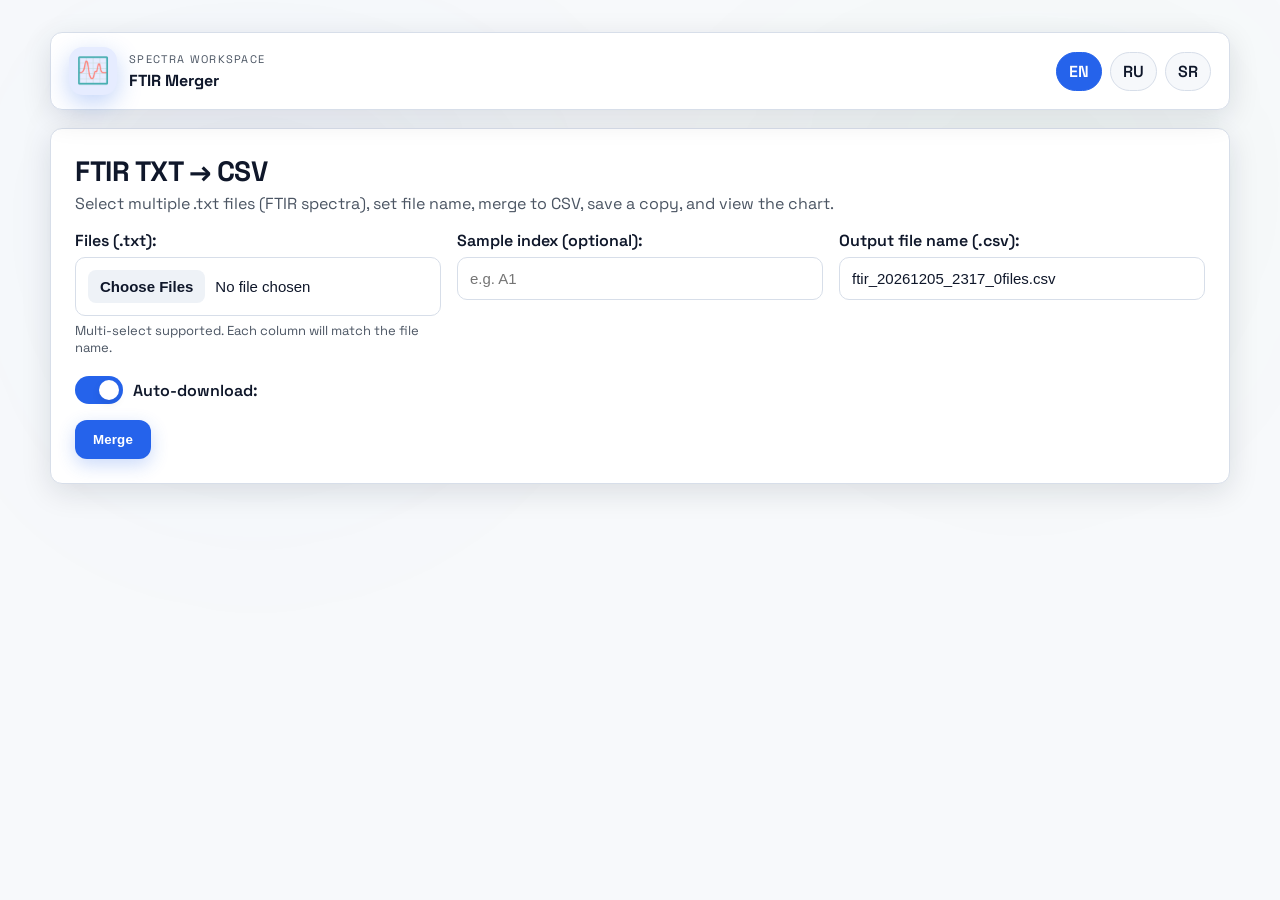
==== offline/index.html @ 8cb6e569 "Logo" ====
<!doctype html>
<html lang="en">
<head>
  <meta charset="UTF-8">
  <meta name="viewport" content="width=device-width, initial-scale=1.0">
  <title>FTIR Merger</title>
  <link rel="stylesheet" href="styles.css">
  <script src="./d3.min.js"></script>
</head>
<body>
  <div class="bg-accent"></div>
  <div class="app-shell">
    <header class="topbar surface">
      <div class="brand">
        <img src="logo.png" alt="FTIR Merger logo" class="brand-logo" />
        <div class="brand-copy">
          <p class="eyebrow">Spectra workspace</p>
          <strong>FTIR Merger</strong>
        </div>
      </div>
      <div class="lang-switch">
        <a href="#" class="lang-link" data-lang="en">EN</a>
        <a href="#" class="lang-link" data-lang="ru">RU</a>
        <a href="#" class="lang-link" data-lang="sr">SR</a>
      </div>
    </header>

    <div class="card surface">
      <div class="form-section">
        <div>
          <h1 data-i18n="title">FTIR TXT → CSV</h1>
          <p class="muted" data-i18n="description">Select multiple .txt files (FTIR spectra), set file name, merge to CSV, save a copy, and view the chart.</p>
        </div>
      </div>

      <div class="input-grid">
        <div class="field">
          <label for="files" data-i18n="filesLabel">Files (.txt):</label>
          <input id="files" type="file" accept=".txt" multiple>
          <p class="helper">Multi-select supported. Each column will match the file name.</p>
        </div>

        <div class="field">
          <label for="sampleIndex" data-i18n="sampleIndex">Sample index (optional):</label>
          <input id="sampleIndex" type="text" placeholder="e.g. A1">
        </div>

        <div class="field">
          <label for="fileName" data-i18n="fileName">Output file name (.csv):</label>
          <input id="fileName" type="text" value="merged.csv">
        </div>
      </div>

      <div class="toggles">
        <label class="toggle">
          <input id="autoDownload" type="checkbox" checked>
          <span class="slider"></span>
          <span class="toggle-label" data-i18n="autoDownload">Auto-download:</span>
        </label>
      </div>

      <div class="actions">
        <button id="mergeBtn" class="btn primary" data-i18n="mergeBtn">Merge</button>
        <div class="status-block">
          <div id="status"></div>
          <div id="downloadLink"></div>
        </div>
      </div>

      <div class="chart-row" id="chartRow" style="display:none;">
        <div>
          <div id="zoneHint" class="zone-hint"></div>
          <div id="chart"></div>
        </div>
        <div class="legend-wrap">
          <div id="chartLegend" class="legend"></div>
          <div id="chartControls" class="controls">
            <h3 data-i18n="chartSettings">Chart settings</h3>
            <div class="control-group">
              <label data-i18n="xRange">X range (reverse):</label>
              <div class="inline-inputs">
                <input id="xMax" type="number" value="4000" step="1" disabled>
                <span>→</span>
                <input id="xMin" type="number" value="500" step="1" disabled>
              </div>
            </div>
            <div class="control-group">
              <label data-i18n="yRange">Y range:</label>
              <div class="inline-inputs">
                <input id="yMin" type="number" step="0.1" placeholder="auto" disabled>
                <span>→</span>
                <input id="yMax" type="number" step="0.1" placeholder="auto" disabled>
              </div>
            </div>
            <div class="control-actions">
              <button id="refreshChart" type="button" class="btn tonal" disabled data-i18n="refresh">Refresh chart</button>
              <button id="saveCsv" type="button" class="btn success" disabled data-i18n="saveCsv">Save CSV</button>
            </div>
          </div>
        </div>
      </div>
    </div>
  </div>

  <script>
    const fileInput = document.getElementById('files');
    const mergeBtn = document.getElementById('mergeBtn');
    const statusEl = document.getElementById('status');
    const chartEl = document.getElementById('chart');
    const sampleInput = document.getElementById('sampleIndex');
    const fileNameInput = document.getElementById('fileName');
    const autoDownloadInput = document.getElementById('autoDownload');
    const downloadLinkEl = document.getElementById('downloadLink');
    const refreshBtn = document.getElementById('refreshChart');
    const xMinInput = document.getElementById('xMin');
    const xMaxInput = document.getElementById('xMax');
    const yMinInput = document.getElementById('yMin');
    const yMaxInput = document.getElementById('yMax');
    const saveCsvBtn = document.getElementById('saveCsv');
    const chartRow = document.getElementById('chartRow');
    const chartLegend = document.getElementById('chartLegend');
    const i18nTargets = document.querySelectorAll('[data-i18n]');
    const langLinks = document.querySelectorAll('.lang-link');

    const translations = {
      en: {
        title: 'FTIR TXT → CSV',
        description: 'Select multiple .txt files (FTIR spectra), set file name, merge to CSV, save a copy, and view the chart.',
        filesLabel: 'Files (.txt):',
        sampleIndex: 'Sample index (optional):',
        fileName: 'Output file name (.csv):',
        autoDownload: 'Auto-download:',
        mergeBtn: 'Merge',
        chartSettings: 'Chart settings',
        xRange: 'X range (reverse):',
        yRange: 'Y range:',
        offsetsLabel: 'Y offsets per curve:',
        refresh: 'Refresh chart',
        saveCsv: 'Save CSV',
        statusNoFiles: 'Add at least one file.',
        statusReading: 'Reading files...',
        statusSending: 'Merging...',
        statusDoneDownload: 'Done! CSV downloaded. Drawing chart...',
        statusDoneLink: 'Done! Download link ready. Drawing chart...',
        statusSaved: (p) => `Saved: ${p}`,
        statusSaveCanceled: 'Save canceled.',
        statusNoDataCols: 'No data columns found (only wavenumber?)',
        statusNoNumeric: 'No numeric data to plot.',
        language: 'Language:',
      },
      ru: {
        title: 'FTIR TXT → CSV',
        description: 'Выберите несколько .txt файлов (спектры ФТИР), задайте имя, объедините, сохраните копию и смотрите график.',
        filesLabel: 'Файлы (.txt):',
        sampleIndex: 'Индекс образца (опционально):',
        fileName: 'Имя итогового файла (.csv):',
        autoDownload: 'Автоскачивание:',
        mergeBtn: 'Объединить',
        chartSettings: 'Настройки диаграммы',
        xRange: 'Диапазон X (реверс):',
        yRange: 'Диапазон Y:',
        offsetsLabel: 'Смещения по Y для кривых:',
        refresh: 'Обновить график',
        saveCsv: 'Сохранить CSV',
        statusNoFiles: 'Добавьте хотя бы один файл.',
        statusReading: 'Чтение файлов...',
        statusSending: 'Объединение...',
        statusDoneDownload: 'Готово! CSV скачан. Рисую график...',
        statusDoneLink: 'Готово! Ссылка готова. Рисую график...',
        statusSaved: (p) => `Сохранено: ${p}`,
        statusSaveCanceled: 'Сохранение отменено.',
        statusNoDataCols: 'Не удалось найти столбцы данных (только wavenumber?)',
        statusNoNumeric: 'Нет числовых данных для построения графика.',
        language: 'Язык:',
        yAuto: 'auto',
      },
      sr: {
        title: 'FTIR TXT → CSV',
        description: 'Izaberite više .txt fajlova (FTIR spektri), unesite ime, spojite u CSV, sačuvajte kopiju i pogledajte graf.',
        filesLabel: 'Fajlovi (.txt):',
        sampleIndex: 'Indeks uzorka (opciono):',
        fileName: 'Naziv izlaznog fajla (.csv):',
        autoDownload: 'Auto preuzimanje:',
        mergeBtn: 'Spoji',
        chartSettings: 'Podešavanja grafa',
        xRange: 'Opseg X (obrnuto):',
        yRange: 'Opseg Y:',
        offsetsLabel: 'Pomeraj po Y za krive:',
        refresh: 'Osveži graf',
        saveCsv: 'Sačuvaj CSV',
        statusNoFiles: 'Dodajte bar jedan fajl.',
        statusReading: 'Čitanje fajlova...',
        statusSending: 'Spajanje...',
        statusDoneDownload: 'Gotovo! CSV preuzet. Crtam graf...',
        statusDoneLink: 'Gotovo! Link spreman. Crtam graf...',
        statusSaved: (p) => `Sačuvano: ${p}`,
        statusSaveCanceled: 'Čuvanje otkazano.',
        statusNoDataCols: 'Nema kolona sa podacima (samo wavenumber?)',
        statusNoNumeric: 'Nema numeričkih podataka za graf.',
        language: 'Jezik:',
        yAuto: 'auto',
      },
    };

    const browserLang = ((navigator.language || 'en').slice(0, 2) || 'en').toLowerCase();
    let currentLang = ['ru', 'sr'].includes(browserLang) ? browserLang : 'en';

    function t(key, arg) {
      const dict = translations[currentLang] || translations.en;
      const val = dict[key];
      return typeof val === 'function' ? val(arg) : (val || translations.en[key] || key);
    }

    function applyTranslations() {
      i18nTargets.forEach((el) => {
        const key = el.getAttribute('data-i18n');
        if (key) el.textContent = t(key);
      });
      sampleInput.placeholder = currentLang === 'ru' ? 'например, A1' : currentLang === 'sr' ? 'npr. A1' : 'e.g. A1';
      yMinInput.placeholder = t('yAuto') || 'auto';
      yMaxInput.placeholder = t('yAuto') || 'auto';
      langLinks.forEach((link) => {
        link.classList.toggle('active', link.dataset.lang === currentLang);
      });
      document.documentElement.lang = currentLang;
    }

    function setLanguage(lang) {
      currentLang = ['en', 'ru', 'sr'].includes(lang) ? lang : 'en';
      applyTranslations();
    }

    langLinks.forEach((link) => {
      link.addEventListener('click', (e) => {
        e.preventDefault();
        setLanguage(link.dataset.lang);
      });
    });
    applyTranslations();

    let lastData = null; // [{file, x, y}]
    let offsets = new Map(); // file -> offset
    let lastCsvText = '';
    let visibleSeries = new Map(); // file -> boolean
    let markerActive = false;
    let markerX = null;
    let markerUpdater = null;
    let markerStep = 1;

    function setStatus(msg, isError = false) {
      statusEl.textContent = msg;
      statusEl.style.color = isError ? '#b91c1c' : '#0f172a';
    }

    function readFileText(file) {
      return new Promise((resolve, reject) => {
        const reader = new FileReader();
        reader.onload = () => resolve(reader.result);
        reader.onerror = () => reject(reader.error);
        reader.readAsText(file);
      });
    }

    function generateName() {
      const files = Array.from(fileInput.files || []);
      const count = files.length;
      const now = new Date();
      const pad = (n) => String(n).padStart(2, '0');
      const date = `${now.getFullYear()}${pad(now.getMonth() + 1)}${pad(now.getDate())}_${pad(now.getHours())}${pad(now.getMinutes())}`;
      const sample = (sampleInput.value || '').trim();
      const base = `ftir_${date}_${count || 0}files${sample ? `_${sample}` : ''}`;
      const withExt = base.toLowerCase().endsWith('.csv') ? base : `${base}.csv`;
      fileNameInput.value = withExt;
    }

    fileInput.addEventListener('change', generateName);
    sampleInput.addEventListener('input', generateName);
    generateName();

    function renderChartFromData(data) {
      if (!window.d3) return;
      const filtered = data.filter((d) => typeof d.x === 'number' && typeof d.y === 'number' && d.x <= 4000 && d.x >= 500);
      if (!filtered.length) {
        chartEl.innerHTML = '<p>No data in 4000–500.</p>';
        chartLegend.innerHTML = '';
        return;
      }

      const allSeries = Array.from(new Set(filtered.map((d) => d.file)));

      // apply visibility
      const filteredVisible = filtered.filter((d) => visibleSeries.get(d.file) !== false);
      const byFile = d3.group(filteredVisible, (d) => d.file);
      const yDomainAuto = d3.extent(filtered, (d) => d.y);
      const xMaxVal = Number(xMaxInput.value) || 4000;
      const xMinVal = Number(xMinInput.value) || 500;
      const yMinVal = yMinInput.value === '' ? yDomainAuto[0] : Number(yMinInput.value);
      const yMaxVal = yMaxInput.value === '' ? yDomainAuto[1] : Number(yMaxInput.value);
      const margin = { top: 20, right: 20, bottom: 40, left: 60 };
      const width = chartEl.clientWidth || 800;
      const height = 420;
      const innerW = width - margin.left - margin.right;
      const innerH = height - margin.top - margin.bottom;

      const x = d3.scaleLinear().domain([xMaxVal, xMinVal]).range([0, innerW]);
      const y = d3.scaleLinear().domain([yMinVal, yMaxVal]).nice().range([innerH, 0]);
      const domainSpan = Math.abs(xMaxVal - xMinVal) || 1;
      const arrowStep = domainSpan / 200;
      markerStep = arrowStep;
      const clampX = (val) => Math.min(Math.max(val, Math.min(xMaxVal, xMinVal)), Math.max(xMaxVal, xMinVal));

      const line = d3.line()
        .x((d) => x(d.x))
        .y((d) => y(d.y))
        .defined((d) => Number.isFinite(d.x) && Number.isFinite(d.y))
        .curve(d3.curveLinear);

      const svg = d3.create('svg').attr('viewBox', `0 0 ${width} ${height}`);
      const g = svg.append('g').attr('transform', `translate(${margin.left},${margin.top})`);

      const zones = [
        { label: 'X–H heteroatoms', start: 4000, end: 2500, color: '#fb923c' },
        { label: 'C–H', start: 3100, end: 2800, color: '#fde047', text: '#111827' },
        { label: 'C≡C / C≡N', start: 2300, end: 2100, color: '#86efac', text: '#065f46' },
        { label: 'C=O', start: 1850, end: 1650, color: '#fb923c' },
        { label: 'C=C', start: 1650, end: 1500, color: '#86efac', text: '#065f46' },
        { label: 'halogenated', start: 1400, end: 1000, color: '#86efac', text: '#065f46' },
        { label: 'ethers', start: 1300, end: 1100, color: '#38bdf8', text: '#0b213b' },
        { label: 'organometallic', start: 1100, end: 700, color: '#fde047', text: '#111827' },
      ];

      const zoneHintEl = document.getElementById('zoneHint');
      const zoneLayer = g.append('g').attr('class', 'zones');
      const zoneRects = [];
      zones.forEach((zone) => {
        const x1 = x(zone.start);
        const x2 = x(zone.end);
        const left = Math.min(x1, x2);
        const width = Math.abs(x2 - x1);
        if (width <= 0) return;
        const zoneGroup = zoneLayer.append('g');
        const rect = zoneGroup.append('rect')
          .attr('x', left)
          .attr('y', 0)
          .attr('width', width)
          .attr('height', innerH)
          .attr('fill', 'transparent')
          .attr('stroke', 'none')
          .attr('rx', 4)
          .attr('ry', 4)
          .style('pointer-events', 'none');
        zoneRects.push({ rect, zone });
      });

      g.append('g')
        .attr('transform', `translate(0,${innerH})`)
        .call(d3.axisBottom(x));
      g.append('g')
        .call(d3.axisLeft(y));

      const color = d3.scaleOrdinal(d3.schemeTableau10).domain(allSeries);
      const allPoints = [];

      const seriesData = new Map();
      for (const [file, rows] of byFile) {
        const offset = offsets.get(file) || 0;
        const sorted = rows.slice().sort((a, b) => b.x - a.x).map((d) => ({ ...d, y: d.y + offset, file }));
        g.append('path')
          .datum(sorted)
          .attr('fill', 'none')
          .attr('stroke', color(file))
          .attr('stroke-width', 1.5)
          .attr('d', line);
        allPoints.push(...sorted);
        seriesData.set(file, sorted);
      }

      // HTML legend with offsets
      chartLegend.innerHTML = '';
      for (const file of allSeries) {
        const item = document.createElement('div');
        item.className = 'legend-item';
        if (visibleSeries.get(file) === false) item.classList.add('inactive');
        const swatch = document.createElement('div');
        swatch.className = 'legend-swatch';
        swatch.style.background = color(file);
        const label = document.createElement('span');
        label.textContent = file;
        const offsetInput = document.createElement('input');
        offsetInput.type = 'number';
        offsetInput.step = '0.1';
        offsetInput.value = offsets.get(file) || 0;
        offsetInput.className = 'legend-offset';
        offsetInput.addEventListener('click', (e) => e.stopPropagation());
        offsetInput.addEventListener('input', () => {
          offsets.set(file, Number(offsetInput.value) || 0);
          renderChartFromData(lastData);
        });
        item.appendChild(swatch);
        item.appendChild(label);
        item.appendChild(offsetInput);
        item.addEventListener('click', () => {
          const current = visibleSeries.get(file);
          visibleSeries.set(file, current === false ? true : false);
          renderChartFromData(lastData);
        });
        chartLegend.appendChild(item);
      }

      const marker = g.append('g').style('display', 'none');
      const markerLine = marker.append('line')
        .attr('y1', 0)
        .attr('y2', innerH)
        .attr('stroke', '#1f2937')
        .attr('stroke-width', 1.4)
        .attr('stroke-dasharray', '4,4');
      const markerDots = marker.append('g');
      const markerText = marker.append('text')
        .attr('font-size', 12)
        .attr('y', -6)
        .attr('text-anchor', 'middle')
        .attr('fill', '#1f2937')
        .attr('font-weight', '600')
        .style('user-select', 'none');

      const applyMarker = (xVal) => {
        const clamped = clampX(xVal);
        markerActive = true;
        markerX = clamped;
        marker.style('display', 'block');
        markerLine
          .attr('x1', x(clamped))
          .attr('x2', x(clamped));
        markerDots.selectAll('circle').remove();
        seriesData.forEach((rows, file) => {
          let nearest = null;
          let bestDx = Infinity;
          for (const point of rows) {
            const dx = Math.abs(point.x - clamped);
            if (dx < bestDx) {
              bestDx = dx;
              nearest = point;
            }
          }
          if (!nearest) return;
          markerDots.append('circle')
            .attr('cx', x(nearest.x))
            .attr('cy', y(nearest.y))
            .attr('r', 4)
            .attr('fill', color(file))
            .attr('stroke', '#fff')
            .attr('stroke-width', 1.2);
        });
        markerText
          .attr('x', x(clamped))
          .text(`x = ${clamped.toFixed(2)}`);
        svg.style('cursor', 'col-resize');
        setStatus(`x=${clamped.toFixed(2)}`);
      };

      const clearZoneHighlight = () => {
        zoneRects.forEach(({ rect }) => rect.attr('fill', 'transparent'));
        if (zoneHintEl) zoneHintEl.textContent = '\u00A0';
      };

      const updateZoneHighlight = (xVal) => {
        let active = null;
        const val = Number(xVal);
        zoneRects.forEach(({ rect, zone }) => {
          const min = Math.min(zone.start, zone.end);
          const max = Math.max(zone.start, zone.end);
          const inZone = val <= max && val >= min;
          rect.attr('fill', inZone ? d3.color(zone.color).copy({ opacity: 0.18 }) : 'transparent');
          if (inZone) active = zone;
        });
        if (zoneHintEl) zoneHintEl.textContent = active ? `${active.label} (${active.end}–${active.start} cm⁻¹)` : '\u00A0';
      };

      let isDragging = false;
      svg.style('cursor', markerActive ? 'col-resize' : 'crosshair');

      const handlePointer = (event) => {
        const [px, py] = d3.pointer(event, g.node());
        if (px < 0 || px > innerW || py < 0 || py > innerH) return;
        const xVal = x.invert(px);
        applyMarker(xVal);
        updateZoneHighlight(xVal);
      };

      const handleHover = (event) => {
        const [px, py] = d3.pointer(event, g.node());
        if (px < 0 || px > innerW || py < 0 || py > innerH) {
          clearZoneHighlight();
          return;
        }
        const xVal = x.invert(px);
        updateZoneHighlight(xVal);
      };

      svg.on('pointerdown', (event) => {
        handlePointer(event);
        isDragging = true;
      });
      svg.on('pointermove', (event) => {
        if (isDragging) {
          handlePointer(event);
        } else {
          handleHover(event);
        }
      });
      svg.on('pointerup pointerleave pointercancel', () => {
        isDragging = false;
        svg.style('cursor', markerActive ? 'col-resize' : 'crosshair');
        clearZoneHighlight();
      });

      svg.on('click', (event) => {
        handlePointer(event);
      });

      markerUpdater = (direction) => {
        if (!markerActive || markerX === null) return;
        const delta = typeof direction === 'number' ? direction : 0;
        applyMarker(markerX + delta);
      };

      if (markerActive && markerX !== null) {
        applyMarker(markerX);
      }
      clearZoneHighlight();

      chartEl.innerHTML = '';
      chartEl.appendChild(svg.node());
    }

    function setControlsEnabled(enabled) {
      refreshBtn.disabled = !enabled;
      saveCsvBtn.disabled = !enabled;
      xMinInput.disabled = !enabled;
      xMaxInput.disabled = !enabled;
      yMinInput.disabled = !enabled;
      yMaxInput.disabled = !enabled;
      chartRow.style.display = enabled ? 'grid' : 'none';
      document.getElementById('chartControls').classList.toggle('active', enabled);
      if (enabled) {
        xMaxInput.value = '4000';
        xMinInput.value = '500';
        yMinInput.value = '';
        yMaxInput.value = '';
        yMinInput.placeholder = t('yAuto') || 'auto';
        yMaxInput.placeholder = t('yAuto') || 'auto';
        visibleSeries = new Map();
      }
    }

    refreshBtn.addEventListener('click', () => {
      if (lastData) {
        renderChartFromData(lastData);
      }
    });
    xMinInput.addEventListener('input', () => lastData && renderChartFromData(lastData));
    xMaxInput.addEventListener('input', () => lastData && renderChartFromData(lastData));
    yMinInput.addEventListener('input', () => lastData && renderChartFromData(lastData));
    yMaxInput.addEventListener('input', () => lastData && renderChartFromData(lastData));

    saveCsvBtn.addEventListener('click', async () => {
      if (!lastCsvText) return;
      const defaultName = fileNameInput.value.trim() || 'merged.csv';
      const blob = new Blob([lastCsvText], { type: 'text/csv' });
      const url = URL.createObjectURL(blob);
      const a = document.createElement('a');
      a.href = url;
      a.download = defaultName.toLowerCase().endsWith('.csv') ? defaultName : `${defaultName}.csv`;
      document.body.appendChild(a);
      a.click();
      a.remove();
      URL.revokeObjectURL(url);
      setStatus(t('statusSaved')(defaultName));
    });

    mergeBtn.addEventListener('click', async () => {
      const files = Array.from(fileInput.files || []);
      if (!files.length) {
        setStatus(t('statusNoFiles'), true);
        return;
      }
      mergeBtn.disabled = true;
      setStatus(t('statusReading'));
      try {
        const payloadFiles = [];
        for (const f of files) {
          const content = await readFileText(f);
          payloadFiles.push({ name: f.name, content });
        }
        const downloadName = fileNameInput.value.trim() || 'merged.csv';

        // Local merge to wavenumber + per-file columns
        const parseInfraredText = (text) => {
          const rows = [];
          const lines = text.split(/\r?\n/);
          for (const raw of lines) {
            const line = raw.trim();
            if (!line) continue;
            const parts = line.split(/\s+/);
            if (parts.length >= 2 && !Number.isNaN(Number(parts[0])) && !Number.isNaN(Number(parts[1]))) {
              rows.push([Number(parts[0]), Number(parts[1])]);
            }
          }
          return rows;
        };

        const columns = payloadFiles.map((f) => f.name.replace(/[^a-zA-Z0-9_\-]+/g, '_') || 'col');
        const table = new Map();
        let totalRows = 0;
        payloadFiles.forEach((file, idx) => {
          const col = columns[idx];
          const rows = parseInfraredText(file.content);
          totalRows += rows.length;
          for (const [x, y] of rows) {
            const key = String(x);
            if (!table.has(key)) table.set(key, { x: Number(x), vals: new Map() });
            table.get(key).vals.set(col, y);
          }
        });

        const header = ['wavenumber', ...columns];
        const sorted = Array.from(table.values()).sort((a, b) => b.x - a.x);
        const lines = [header.join(',')];
        for (const row of sorted) {
          lines.push([
            row.x,
            ...columns.map((c) => (row.vals.has(c) ? row.vals.get(c) : '')),
          ].join(','));
        }

        const csvText = lines.join('\n');
        lastCsvText = csvText;
        setStatus(`${t('statusSending')} ${payloadFiles.length} files, ${totalRows} points...`);

        const parsed = d3.csvParse(csvText, d3.autoType);
        const cols = parsed.columns.map((c) => c.trim()).filter((c) => c && c !== 'wavenumber');
        if (!cols.length) {
          setStatus(t('statusNoDataCols'), true);
          return;
        }
        const series = [];
        for (const col of cols) {
          for (const row of parsed) {
            if (typeof row[col] === 'number' && typeof row.wavenumber === 'number') {
              series.push({ file: col, x: row.wavenumber, y: row[col] });
            }
          }
        }
        if (!series.length) {
          setStatus(t('statusNoNumeric'), true);
          return;
        }
        lastData = series;
        offsets = new Map();
        cols.forEach((col) => offsets.set(col, 0));
        if (!visibleSeries.size) {
          cols.forEach((col) => visibleSeries.set(col, true));
        }
        const finalName = downloadName.toLowerCase().endsWith('.csv') ? downloadName : `${downloadName}.csv`;
        if (autoDownloadInput.checked) {
          const blob = new Blob([csvText], { type: 'text/csv' });
          const url = URL.createObjectURL(blob);
          const a = document.createElement('a');
          a.href = url;
          a.download = finalName;
          document.body.appendChild(a);
          a.click();
          a.remove();
          URL.revokeObjectURL(url);
          setStatus(t('statusDoneDownload'));
        } else {
          downloadLinkEl.innerHTML = '';
          const a = document.createElement('a');
          a.href = '#';
          a.textContent = `${finalName}`;
          a.addEventListener('click', (e) => {
            e.preventDefault();
            const blob = new Blob([csvText], { type: 'text/csv' });
            const url = URL.createObjectURL(blob);
            const link = document.createElement('a');
            link.href = url;
            link.download = finalName;
            document.body.appendChild(link);
            link.click();
            link.remove();
            URL.revokeObjectURL(url);
          });
          downloadLinkEl.appendChild(a);
          setStatus(t('statusDoneLink'));
        }

        setControlsEnabled(true);
        renderChartFromData(lastData);
      } catch (err) {
        console.error(err);
        setStatus(err.message, true);
      } finally {
        mergeBtn.disabled = false;
      }
    });

    document.addEventListener('keydown', (event) => {
      if (!markerUpdater || !markerActive) return;
      const key = event.key;
      if (key === 'ArrowLeft' || key === 'ArrowRight') {
        event.preventDefault();
        const step = event.shiftKey ? markerStep * 5 : markerStep;
        const direction = key === 'ArrowLeft' ? -step : step;
        markerUpdater(direction);
      }
    });
  </script>
</body>
</html>
---- offline/styles.css ----
@import url('https://fonts.googleapis.com/css2?family=Space+Grotesk:wght@400;500;600;700&display=swap');

:root {
  --bg: #f7f9fb;
  --surface: #ffffff;
  --surface-2: #eef2f7;
  --outline: #d7dee9;
  --primary: #2563eb;
  --primary-strong: #1d4ed8;
  --success: #16a34a;
  --text: #0f172a;
  --muted: #4b5563;
  --radius: 12px;
  --shadow: 0 8px 30px rgba(15, 23, 42, 0.12);
}

* { box-sizing: border-box; }
body {
  margin: 0;
  padding: 32px 20px 48px;
  font-family: 'Space Grotesk', 'Segoe UI', system-ui, -apple-system, sans-serif;
  background: var(--bg);
  color: var(--text);
}

h1 { margin: 0 0 4px; font-size: 28px; letter-spacing: -0.5px; }
h3 { margin: 0 0 12px; }
p { margin: 0; }

.bg-accent {
  position: fixed;
  inset: 0;
  pointer-events: none;
  background: radial-gradient(circle at 20% 25%, rgba(37,99,235,0.08), transparent 32%), radial-gradient(circle at 80% 20%, rgba(22,163,74,0.06), transparent 30%);
  filter: blur(80px);
  opacity: 0.55;
  z-index: 0;
}

.app-shell {
  position: relative;
  z-index: 1;
  max-width: 1180px;
  margin: 0 auto;
  display: flex;
  flex-direction: column;
  gap: 18px;
}

.surface {
  background: var(--surface);
  border: 1px solid var(--outline);
  border-radius: var(--radius);
  box-shadow: var(--shadow);
}

.topbar {
  display: flex;
  align-items: center;
  justify-content: space-between;
  padding: 14px 18px;
  position: sticky;
  top: 12px;
  border: 1px solid var(--outline);
}

.brand {
  display: inline-flex;
  align-items: center;
  gap: 12px;
}

.brand-logo {
  width: 48px;
  height: 48px;
  border-radius: 14px;
  box-shadow: 0 8px 24px rgba(37,99,235,0.28);
  background: #e6ecff;
}

.brand-copy .eyebrow {
  text-transform: uppercase;
  letter-spacing: 0.12em;
  font-size: 11px;
  color: var(--muted);
  margin-bottom: 4px;
}

.card {
  padding: 24px;
  display: flex;
  flex-direction: column;
  gap: 16px;
}

.form-section { display: flex; justify-content: space-between; gap: 12px; flex-wrap: wrap; }
.muted { color: var(--muted); max-width: 760px; }
.helper { color: var(--muted); font-size: 13px; margin-top: 6px; }

.lang-switch { display: inline-flex; align-items: center; gap: 8px; }
.lang-link {
  padding: 8px 12px;
  border-radius: 999px;
  text-decoration: none;
  color: var(--text);
  border: 1px solid var(--outline);
  background: #f6f8fb;
  font-weight: 600;
  transition: all 0.15s ease;
}
.lang-link:hover { border-color: var(--primary); box-shadow: none; }
.lang-link.active { background: var(--primary); color: #fff; border-color: var(--primary); }

.input-grid {
  display: grid;
  grid-template-columns: repeat(auto-fit, minmax(260px, 1fr));
  gap: 16px;
}

.field label {
  display: block;
  margin-bottom: 6px;
  font-weight: 600;
  color: var(--text);
}

.field input[type="text"],
.field input[type="number"],
.field input[type="file"] {
  width: 100%;
  border: 1px solid var(--outline);
  border-radius: 10px;
  padding: 12px 12px;
  background: #fff;
  color: var(--text);
  font-size: 15px;
  transition: border-color 0.2s ease, box-shadow 0.2s ease, background 0.2s ease;
}

input[type="file"]::-webkit-file-upload-button {
  background: #eef2f7;
  border: none;
  color: var(--text);
  padding: 8px 12px;
  border-radius: 8px;
  margin-right: 10px;
  font-weight: 700;
  cursor: pointer;
}

.field input:focus {
  border-color: var(--primary);
  outline: none;
  background: #f4f7ff;
  box-shadow: 0 0 0 3px rgba(37,99,235,0.16);
}

.toggles { display: flex; gap: 12px; align-items: center; margin-top: 4px; flex-wrap: wrap; }
.toggle { display: inline-flex; align-items: center; gap: 10px; cursor: pointer; user-select: none; color: var(--text); font-weight: 600; }
.toggle input { display: none; }
.slider {
  position: relative;
  width: 48px;
  height: 28px;
  border-radius: 14px;
  background: var(--outline);
  transition: background 0.2s ease;
}
.slider::after {
  content: '';
  position: absolute;
  top: 4px; left: 4px;
  width: 20px; height: 20px;
  border-radius: 50%;
  background: #fff;
  box-shadow: 0 4px 8px rgba(0,0,0,0.08);
  transition: transform 0.2s ease;
}
.toggle input:checked + .slider { background: var(--primary); }
.toggle input:checked + .slider::after { transform: translateX(20px); }
.toggle-label { color: var(--text); font-weight: 600; }

.actions {
  display: flex;
  align-items: center;
  gap: 16px;
  flex-wrap: wrap;
  justify-content: space-between;
}

.btn {
  border: none;
  border-radius: 12px;
  padding: 12px 18px;
  font-weight: 700;
  letter-spacing: 0.01em;
  cursor: pointer;
  transition: transform 0.08s ease, box-shadow 0.2s ease, filter 0.2s ease;
  color: #fff;
  background: var(--primary);
  box-shadow: 0 6px 18px rgba(37,99,235,0.24);
}
.btn:hover { transform: translateY(-1px); filter: brightness(1.02); }
.btn:active { transform: translateY(0); }
.btn:disabled { opacity: 0.6; cursor: not-allowed; box-shadow: none; }
.btn.tonal { background: #e7edff; color: var(--primary-strong); box-shadow: none; border: 1px solid #d7def5; }
.btn.success { background: var(--success); box-shadow: 0 6px 18px rgba(22,163,74,0.26); color: #f8fff8; }
.btn.primary { background: var(--primary); }

.status-block { display: flex; flex-direction: column; gap: 4px; min-height: 30px; color: var(--muted); font-weight: 500; }
#status { min-height: 20px; font-size: 14px; }
#downloadLink a { color: var(--primary); font-weight: 700; text-decoration: none; }
#downloadLink a:hover { text-decoration: underline; }

.chart-row {
  display: grid;
  grid-template-columns: 1.6fr 1fr;
  gap: 14px;
  align-items: start;
  margin-top: 8px;
}

#chart {
  padding: 12px;
  background: #fff;
  border: 1px solid var(--outline);
  border-radius: var(--radius);
}

#zoneHint {
  min-height: 32px;
  padding: 8px 10px;
  border-radius: 10px;
  background: #eef2f7;
  border: 1px solid var(--outline);
  color: var(--text);
  font-weight: 600;
  font-size: 14px;
  margin-bottom: 8px;
  display: flex;
  align-items: center;
}

svg {
  width: 100%;
  height: 420px;
  background: #f8fafc;
  border-radius: 12px;
}

.legend-wrap {
  display: flex;
  flex-direction: column;
  gap: 12px;
}

.legend {
  display: flex;
  flex-wrap: wrap;
  gap: 8px;
}

.legend-item {
  display: flex;
  align-items: center;
  gap: 8px;
  padding: 8px 10px;
  border: 1px solid var(--outline);
  border-radius: 10px;
  cursor: pointer;
  background: #fff;
  transition: transform 0.1s ease, border-color 0.2s ease, background 0.2s ease;
}
.legend-item:hover { transform: translateY(-1px); border-color: var(--primary); }
.legend-item.inactive { opacity: 0.55; background: #f2f4f7; }
.legend-swatch { width: 14px; height: 14px; border-radius: 4px; }
.legend-offset {
  width: 88px;
  border-radius: 8px;
  border: 1px solid var(--outline);
  padding: 6px 8px;
  background: #f9fbfe;
  color: var(--text);
}

.controls {
  display: none;
  background: #fff;
  border: 1px solid var(--outline);
  border-radius: var(--radius);
  padding: 14px;
}
.controls.active { display: block; }
.control-group { margin-bottom: 12px; }
.control-group label { display: block; margin-bottom: 6px; font-weight: 600; }
.inline-inputs { display: flex; gap: 8px; align-items: center; }
.inline-inputs input {
  width: 100%;
  max-width: 120px;
  border-radius: 8px;
  border: 1px solid var(--outline);
  padding: 8px 10px;
  background: rgba(255,255,255,0.02);
  color: var(--text);
}
.inline-inputs span { color: var(--muted); }
.control-actions { display: flex; gap: 8px; flex-wrap: wrap; }

@media (max-width: 900px) {
  body { padding: 20px 14px 36px; }
  .card { padding: 18px; }
  .chart-row { grid-template-columns: 1fr; }
  .topbar { position: static; }
}
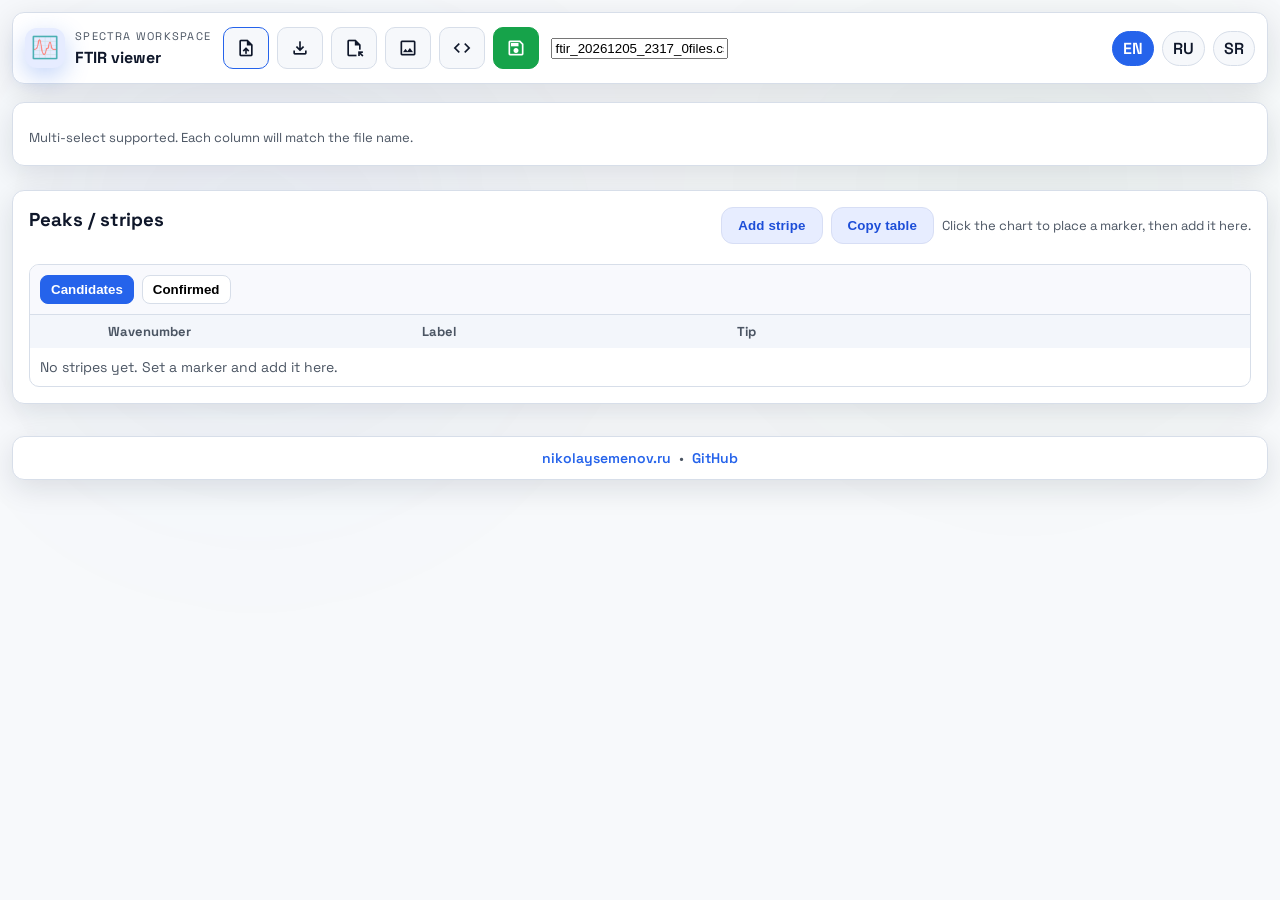
==== commit 059dbbd3: "offline" ====
--- a/offline/index.html
+++ b/offline/index.html
@@ -4,8 +4,10 @@
   <meta charset="UTF-8">
   <meta name="viewport" content="width=device-width, initial-scale=1.0">
   <title>FTIR Merger</title>
+  <link rel="stylesheet" href="https://fonts.googleapis.com/css2?family=Material+Symbols+Outlined:opsz,wght,FILL,GRAD@24,400,0,0" />
   <link rel="stylesheet" href="styles.css">
   <script src="./d3.min.js"></script>
+  <script src="./jcampconverter.min.js"></script>
 </head>
 <body>
   <div class="bg-accent"></div>
@@ -15,7 +17,35 @@
         <img src="logo.png" alt="FTIR Merger logo" class="brand-logo" />
         <div class="brand-copy">
           <p class="eyebrow">Spectra workspace</p>
-          <strong>FTIR Merger</strong>
+          <strong>FTIR viewer</strong>
+        </div>
+      </div>
+      <div class="topbar-form toolbar">
+        <input id="files" type="file" accept=".txt,.jdx,.dx,.jsm,.jcm,text/plain,application/octet-stream" multiple style="display:none;">
+        <input id="importSessionInput" type="file" accept=".json" style="display:none;">
+        <div class="toolbar-group">
+          <button id="selectFiles" class="icon-btn primary" type="button" title="Add files" aria-label="Add files">
+            <span class="material-symbols-outlined">upload_file</span>
+          </button>
+          <button id="exportSession" class="icon-btn" type="button" title="Export session" aria-label="Export session">
+            <span class="material-symbols-outlined">file_download</span>
+          </button>
+          <button id="importSession" class="icon-btn" type="button" title="Import session" aria-label="Import session">
+            <span class="material-symbols-outlined">file_open</span>
+          </button>
+          <button id="copyPng" class="icon-btn" type="button" title="Copy chart PNG" aria-label="Copy chart PNG">
+            <span class="material-symbols-outlined">image</span>
+          </button>
+          <button id="copySvg" class="icon-btn" type="button" title="Copy chart SVG" aria-label="Copy chart SVG">
+            <span class="material-symbols-outlined">code</span>
+          </button>
+          <button id="saveCsv" class="icon-btn success" type="button" title="Save CSV" aria-label="Save CSV">
+            <span class="material-symbols-outlined">save</span>
+          </button>
+        </div>
+        <div class="toolbar-group name-group">
+          <label class="visually-hidden" for="fileName">CSV name</label>
+          <input id="fileName" type="text" class="save-name" value="merged.csv" aria-label="CSV file name">
         </div>
       </div>
       <div class="lang-switch">
@@ -26,48 +56,15 @@
     </header>
 
     <div class="card surface">
-      <div class="form-section">
-        <div>
-          <h1 data-i18n="title">FTIR TXT → CSV</h1>
-          <p class="muted" data-i18n="description">Select multiple .txt files (FTIR spectra), set file name, merge to CSV, save a copy, and view the chart.</p>
-        </div>
-      </div>
-
-      <div class="input-grid">
-        <div class="field">
-          <label for="files" data-i18n="filesLabel">Files (.txt):</label>
-          <input id="files" type="file" accept=".txt" multiple>
-          <p class="helper">Multi-select supported. Each column will match the file name.</p>
-        </div>
-
-        <div class="field">
-          <label for="sampleIndex" data-i18n="sampleIndex">Sample index (optional):</label>
-          <input id="sampleIndex" type="text" placeholder="e.g. A1">
-        </div>
-
-        <div class="field">
-          <label for="fileName" data-i18n="fileName">Output file name (.csv):</label>
-          <input id="fileName" type="text" value="merged.csv">
-        </div>
-      </div>
-
-      <div class="toggles">
-        <label class="toggle">
-          <input id="autoDownload" type="checkbox" checked>
-          <span class="slider"></span>
-          <span class="toggle-label" data-i18n="autoDownload">Auto-download:</span>
-        </label>
-      </div>
-
-      <div class="actions">
-        <button id="mergeBtn" class="btn primary" data-i18n="mergeBtn">Merge</button>
+      <div class="inline-row inline-row--sub">
+        <p class="helper">Multi-select supported. Each column will match the file name.</p>
         <div class="status-block">
           <div id="status"></div>
           <div id="downloadLink"></div>
         </div>
       </div>
 
-      <div class="chart-row" id="chartRow" style="display:none;">
+      <div class="chart-row is-hidden" id="chartRow">
         <div>
           <div id="zoneHint" class="zone-hint"></div>
           <div id="chart"></div>
@@ -92,628 +89,69 @@
                 <input id="yMax" type="number" step="0.1" placeholder="auto" disabled>
               </div>
             </div>
+            <div class="control-group baseline-group">
+              <label data-i18n="baselineSection">Baseline fit</label>
+              <div class="baseline-controls">
+                <select id="baselineSeries"></select>
+                <input id="baselineDegree" type="number" min="1" max="6" step="1" value="2">
+                <button id="baselinePreview" type="button" class="btn tonal" disabled data-i18n="baselinePreview">Preview</button>
+                <button id="baselineApply" type="button" class="btn tonal" disabled data-i18n="baselineApply">Apply</button>
+                <button id="baselineRevert" type="button" class="btn tonal" disabled data-i18n="baselineRevert">Revert</button>
+              </div>
+            </div>
             <div class="control-actions">
-              <button id="refreshChart" type="button" class="btn tonal" disabled data-i18n="refresh">Refresh chart</button>
-              <button id="saveCsv" type="button" class="btn success" disabled data-i18n="saveCsv">Save CSV</button>
+              <button id="refreshChart" type="button" class="icon-btn" disabled title="Refresh chart" aria-label="Refresh chart">
+                <span class="material-symbols-outlined">refresh</span>
+              </button>
+              <button id="resetZoom" type="button" class="icon-btn" disabled title="Reset zoom" aria-label="Reset zoom">
+                <span class="material-symbols-outlined">zoom_out_map</span>
+              </button>
+              <div class="save-wrap">
+                <input id="fileName" type="text" class="save-name" value="merged.csv" aria-label="CSV file name">
+                <button id="saveCsv" type="button" class="btn success" disabled data-i18n="saveCsv">Save CSV</button>
+              </div>
             </div>
           </div>
         </div>
       </div>
     </div>
+
+    <div class="card surface peaks-card">
+      <div class="peaks-header">
+        <h3 data-i18n="peaksTitle">Peaks / stripes</h3>
+        <div class="peaks-actions">
+          <button id="addStripe" type="button" class="btn tonal" data-i18n="addStripe">Add stripe</button>
+          <button id="copyStripes" type="button" class="btn tonal" data-i18n="copyStripes">Copy table</button>
+          <p class="peaks-hint" data-i18n="peakHint">Click the chart to place a marker, then add it here.</p>
+        </div>
+      </div>
+      <div class="peaks-table">
+        <div class="stripe-sets">
+          <button class="stripe-set-btn active" data-set="candidates">Candidates</button>
+          <button class="stripe-set-btn" data-set="confirmed">Confirmed</button>
+        </div>
+        <div class="peaks-row peaks-head">
+          <span> </span>
+          <span data-i18n="colWave">Wavenumber</span>
+          <span data-i18n="colLabel">Label</span>
+          <span data-i18n="colTip">Tip</span>
+          <span> </span>
+        </div>
+        <div id="peaksEmpty" class="peaks-empty" data-i18n="peaksEmpty">No stripes yet. Set a marker and add it here.</div>
+        <div id="peaksBody" class="peaks-body"></div>
+      </div>
+    </div>
+    <footer class="footer surface">
+      <div class="footer-links">
+        <a id="footerSite" href="#" rel="noopener" target="_blank">nikolaysemenov.ru</a>
+        <span class="dot">•</span>
+        <a id="footerGithub" href="#" rel="noopener" target="_blank">GitHub</a>
+      </div>
+    </footer>
   </div>
 
-  <script>
-    const fileInput = document.getElementById('files');
-    const mergeBtn = document.getElementById('mergeBtn');
-    const statusEl = document.getElementById('status');
-    const chartEl = document.getElementById('chart');
-    const sampleInput = document.getElementById('sampleIndex');
-    const fileNameInput = document.getElementById('fileName');
-    const autoDownloadInput = document.getElementById('autoDownload');
-    const downloadLinkEl = document.getElementById('downloadLink');
-    const refreshBtn = document.getElementById('refreshChart');
-    const xMinInput = document.getElementById('xMin');
-    const xMaxInput = document.getElementById('xMax');
-    const yMinInput = document.getElementById('yMin');
-    const yMaxInput = document.getElementById('yMax');
-    const saveCsvBtn = document.getElementById('saveCsv');
-    const chartRow = document.getElementById('chartRow');
-    const chartLegend = document.getElementById('chartLegend');
-    const i18nTargets = document.querySelectorAll('[data-i18n]');
-    const langLinks = document.querySelectorAll('.lang-link');
-
-    const translations = {
-      en: {
-        title: 'FTIR TXT → CSV',
-        description: 'Select multiple .txt files (FTIR spectra), set file name, merge to CSV, save a copy, and view the chart.',
-        filesLabel: 'Files (.txt):',
-        sampleIndex: 'Sample index (optional):',
-        fileName: 'Output file name (.csv):',
-        autoDownload: 'Auto-download:',
-        mergeBtn: 'Merge',
-        chartSettings: 'Chart settings',
-        xRange: 'X range (reverse):',
-        yRange: 'Y range:',
-        offsetsLabel: 'Y offsets per curve:',
-        refresh: 'Refresh chart',
-        saveCsv: 'Save CSV',
-        statusNoFiles: 'Add at least one file.',
-        statusReading: 'Reading files...',
-        statusSending: 'Merging...',
-        statusDoneDownload: 'Done! CSV downloaded. Drawing chart...',
-        statusDoneLink: 'Done! Download link ready. Drawing chart...',
-        statusSaved: (p) => `Saved: ${p}`,
-        statusSaveCanceled: 'Save canceled.',
-        statusNoDataCols: 'No data columns found (only wavenumber?)',
-        statusNoNumeric: 'No numeric data to plot.',
-        language: 'Language:',
-      },
-      ru: {
-        title: 'FTIR TXT → CSV',
-        description: 'Выберите несколько .txt файлов (спектры ФТИР), задайте имя, объедините, сохраните копию и смотрите график.',
-        filesLabel: 'Файлы (.txt):',
-        sampleIndex: 'Индекс образца (опционально):',
-        fileName: 'Имя итогового файла (.csv):',
-        autoDownload: 'Автоскачивание:',
-        mergeBtn: 'Объединить',
-        chartSettings: 'Настройки диаграммы',
-        xRange: 'Диапазон X (реверс):',
-        yRange: 'Диапазон Y:',
-        offsetsLabel: 'Смещения по Y для кривых:',
-        refresh: 'Обновить график',
-        saveCsv: 'Сохранить CSV',
-        statusNoFiles: 'Добавьте хотя бы один файл.',
-        statusReading: 'Чтение файлов...',
-        statusSending: 'Объединение...',
-        statusDoneDownload: 'Готово! CSV скачан. Рисую график...',
-        statusDoneLink: 'Готово! Ссылка готова. Рисую график...',
-        statusSaved: (p) => `Сохранено: ${p}`,
-        statusSaveCanceled: 'Сохранение отменено.',
-        statusNoDataCols: 'Не удалось найти столбцы данных (только wavenumber?)',
-        statusNoNumeric: 'Нет числовых данных для построения графика.',
-        language: 'Язык:',
-        yAuto: 'auto',
-      },
-      sr: {
-        title: 'FTIR TXT → CSV',
-        description: 'Izaberite više .txt fajlova (FTIR spektri), unesite ime, spojite u CSV, sačuvajte kopiju i pogledajte graf.',
-        filesLabel: 'Fajlovi (.txt):',
-        sampleIndex: 'Indeks uzorka (opciono):',
-        fileName: 'Naziv izlaznog fajla (.csv):',
-        autoDownload: 'Auto preuzimanje:',
-        mergeBtn: 'Spoji',
-        chartSettings: 'Podešavanja grafa',
-        xRange: 'Opseg X (obrnuto):',
-        yRange: 'Opseg Y:',
-        offsetsLabel: 'Pomeraj po Y za krive:',
-        refresh: 'Osveži graf',
-        saveCsv: 'Sačuvaj CSV',
-        statusNoFiles: 'Dodajte bar jedan fajl.',
-        statusReading: 'Čitanje fajlova...',
-        statusSending: 'Spajanje...',
-        statusDoneDownload: 'Gotovo! CSV preuzet. Crtam graf...',
-        statusDoneLink: 'Gotovo! Link spreman. Crtam graf...',
-        statusSaved: (p) => `Sačuvano: ${p}`,
-        statusSaveCanceled: 'Čuvanje otkazano.',
-        statusNoDataCols: 'Nema kolona sa podacima (samo wavenumber?)',
-        statusNoNumeric: 'Nema numeričkih podataka za graf.',
-        language: 'Jezik:',
-        yAuto: 'auto',
-      },
-    };
-
-    const browserLang = ((navigator.language || 'en').slice(0, 2) || 'en').toLowerCase();
-    let currentLang = ['ru', 'sr'].includes(browserLang) ? browserLang : 'en';
-
-    function t(key, arg) {
-      const dict = translations[currentLang] || translations.en;
-      const val = dict[key];
-      return typeof val === 'function' ? val(arg) : (val || translations.en[key] || key);
-    }
-
-    function applyTranslations() {
-      i18nTargets.forEach((el) => {
-        const key = el.getAttribute('data-i18n');
-        if (key) el.textContent = t(key);
-      });
-      sampleInput.placeholder = currentLang === 'ru' ? 'например, A1' : currentLang === 'sr' ? 'npr. A1' : 'e.g. A1';
-      yMinInput.placeholder = t('yAuto') || 'auto';
-      yMaxInput.placeholder = t('yAuto') || 'auto';
-      langLinks.forEach((link) => {
-        link.classList.toggle('active', link.dataset.lang === currentLang);
-      });
-      document.documentElement.lang = currentLang;
-    }
-
-    function setLanguage(lang) {
-      currentLang = ['en', 'ru', 'sr'].includes(lang) ? lang : 'en';
-      applyTranslations();
-    }
-
-    langLinks.forEach((link) => {
-      link.addEventListener('click', (e) => {
-        e.preventDefault();
-        setLanguage(link.dataset.lang);
-      });
-    });
-    applyTranslations();
-
-    let lastData = null; // [{file, x, y}]
-    let offsets = new Map(); // file -> offset
-    let lastCsvText = '';
-    let visibleSeries = new Map(); // file -> boolean
-    let markerActive = false;
-    let markerX = null;
-    let markerUpdater = null;
-    let markerStep = 1;
-
-    function setStatus(msg, isError = false) {
-      statusEl.textContent = msg;
-      statusEl.style.color = isError ? '#b91c1c' : '#0f172a';
-    }
-
-    function readFileText(file) {
-      return new Promise((resolve, reject) => {
-        const reader = new FileReader();
-        reader.onload = () => resolve(reader.result);
-        reader.onerror = () => reject(reader.error);
-        reader.readAsText(file);
-      });
-    }
-
-    function generateName() {
-      const files = Array.from(fileInput.files || []);
-      const count = files.length;
-      const now = new Date();
-      const pad = (n) => String(n).padStart(2, '0');
-      const date = `${now.getFullYear()}${pad(now.getMonth() + 1)}${pad(now.getDate())}_${pad(now.getHours())}${pad(now.getMinutes())}`;
-      const sample = (sampleInput.value || '').trim();
-      const base = `ftir_${date}_${count || 0}files${sample ? `_${sample}` : ''}`;
-      const withExt = base.toLowerCase().endsWith('.csv') ? base : `${base}.csv`;
-      fileNameInput.value = withExt;
-    }
-
-    fileInput.addEventListener('change', generateName);
-    sampleInput.addEventListener('input', generateName);
-    generateName();
-
-    function renderChartFromData(data) {
-      if (!window.d3) return;
-      const filtered = data.filter((d) => typeof d.x === 'number' && typeof d.y === 'number' && d.x <= 4000 && d.x >= 500);
-      if (!filtered.length) {
-        chartEl.innerHTML = '<p>No data in 4000–500.</p>';
-        chartLegend.innerHTML = '';
-        return;
-      }
-
-      const allSeries = Array.from(new Set(filtered.map((d) => d.file)));
-
-      // apply visibility
-      const filteredVisible = filtered.filter((d) => visibleSeries.get(d.file) !== false);
-      const byFile = d3.group(filteredVisible, (d) => d.file);
-      const yDomainAuto = d3.extent(filtered, (d) => d.y);
-      const xMaxVal = Number(xMaxInput.value) || 4000;
-      const xMinVal = Number(xMinInput.value) || 500;
-      const yMinVal = yMinInput.value === '' ? yDomainAuto[0] : Number(yMinInput.value);
-      const yMaxVal = yMaxInput.value === '' ? yDomainAuto[1] : Number(yMaxInput.value);
-      const margin = { top: 20, right: 20, bottom: 40, left: 60 };
-      const width = chartEl.clientWidth || 800;
-      const height = 420;
-      const innerW = width - margin.left - margin.right;
-      const innerH = height - margin.top - margin.bottom;
-
-      const x = d3.scaleLinear().domain([xMaxVal, xMinVal]).range([0, innerW]);
-      const y = d3.scaleLinear().domain([yMinVal, yMaxVal]).nice().range([innerH, 0]);
-      const domainSpan = Math.abs(xMaxVal - xMinVal) || 1;
-      const arrowStep = domainSpan / 200;
-      markerStep = arrowStep;
-      const clampX = (val) => Math.min(Math.max(val, Math.min(xMaxVal, xMinVal)), Math.max(xMaxVal, xMinVal));
-
-      const line = d3.line()
-        .x((d) => x(d.x))
-        .y((d) => y(d.y))
-        .defined((d) => Number.isFinite(d.x) && Number.isFinite(d.y))
-        .curve(d3.curveLinear);
-
-      const svg = d3.create('svg').attr('viewBox', `0 0 ${width} ${height}`);
-      const g = svg.append('g').attr('transform', `translate(${margin.left},${margin.top})`);
-
-      const zones = [
-        { label: 'X–H heteroatoms', start: 4000, end: 2500, color: '#fb923c' },
-        { label: 'C–H', start: 3100, end: 2800, color: '#fde047', text: '#111827' },
-        { label: 'C≡C / C≡N', start: 2300, end: 2100, color: '#86efac', text: '#065f46' },
-        { label: 'C=O', start: 1850, end: 1650, color: '#fb923c' },
-        { label: 'C=C', start: 1650, end: 1500, color: '#86efac', text: '#065f46' },
-        { label: 'halogenated', start: 1400, end: 1000, color: '#86efac', text: '#065f46' },
-        { label: 'ethers', start: 1300, end: 1100, color: '#38bdf8', text: '#0b213b' },
-        { label: 'organometallic', start: 1100, end: 700, color: '#fde047', text: '#111827' },
-      ];
-
-      const zoneHintEl = document.getElementById('zoneHint');
-      const zoneLayer = g.append('g').attr('class', 'zones');
-      const zoneRects = [];
-      zones.forEach((zone) => {
-        const x1 = x(zone.start);
-        const x2 = x(zone.end);
-        const left = Math.min(x1, x2);
-        const width = Math.abs(x2 - x1);
-        if (width <= 0) return;
-        const zoneGroup = zoneLayer.append('g');
-        const rect = zoneGroup.append('rect')
-          .attr('x', left)
-          .attr('y', 0)
-          .attr('width', width)
-          .attr('height', innerH)
-          .attr('fill', 'transparent')
-          .attr('stroke', 'none')
-          .attr('rx', 4)
-          .attr('ry', 4)
-          .style('pointer-events', 'none');
-        zoneRects.push({ rect, zone });
-      });
-
-      g.append('g')
-        .attr('transform', `translate(0,${innerH})`)
-        .call(d3.axisBottom(x));
-      g.append('g')
-        .call(d3.axisLeft(y));
-
-      const color = d3.scaleOrdinal(d3.schemeTableau10).domain(allSeries);
-      const allPoints = [];
-
-      const seriesData = new Map();
-      for (const [file, rows] of byFile) {
-        const offset = offsets.get(file) || 0;
-        const sorted = rows.slice().sort((a, b) => b.x - a.x).map((d) => ({ ...d, y: d.y + offset, file }));
-        g.append('path')
-          .datum(sorted)
-          .attr('fill', 'none')
-          .attr('stroke', color(file))
-          .attr('stroke-width', 1.5)
-          .attr('d', line);
-        allPoints.push(...sorted);
-        seriesData.set(file, sorted);
-      }
-
-      // HTML legend with offsets
-      chartLegend.innerHTML = '';
-      for (const file of allSeries) {
-        const item = document.createElement('div');
-        item.className = 'legend-item';
-        if (visibleSeries.get(file) === false) item.classList.add('inactive');
-        const swatch = document.createElement('div');
-        swatch.className = 'legend-swatch';
-        swatch.style.background = color(file);
-        const label = document.createElement('span');
-        label.textContent = file;
-        const offsetInput = document.createElement('input');
-        offsetInput.type = 'number';
-        offsetInput.step = '0.1';
-        offsetInput.value = offsets.get(file) || 0;
-        offsetInput.className = 'legend-offset';
-        offsetInput.addEventListener('click', (e) => e.stopPropagation());
-        offsetInput.addEventListener('input', () => {
-          offsets.set(file, Number(offsetInput.value) || 0);
-          renderChartFromData(lastData);
-        });
-        item.appendChild(swatch);
-        item.appendChild(label);
-        item.appendChild(offsetInput);
-        item.addEventListener('click', () => {
-          const current = visibleSeries.get(file);
-          visibleSeries.set(file, current === false ? true : false);
-          renderChartFromData(lastData);
-        });
-        chartLegend.appendChild(item);
-      }
-
-      const marker = g.append('g').style('display', 'none');
-      const markerLine = marker.append('line')
-        .attr('y1', 0)
-        .attr('y2', innerH)
-        .attr('stroke', '#1f2937')
-        .attr('stroke-width', 1.4)
-        .attr('stroke-dasharray', '4,4');
-      const markerDots = marker.append('g');
-      const markerText = marker.append('text')
-        .attr('font-size', 12)
-        .attr('y', -6)
-        .attr('text-anchor', 'middle')
-        .attr('fill', '#1f2937')
-        .attr('font-weight', '600')
-        .style('user-select', 'none');
-
-      const applyMarker = (xVal) => {
-        const clamped = clampX(xVal);
-        markerActive = true;
-        markerX = clamped;
-        marker.style('display', 'block');
-        markerLine
-          .attr('x1', x(clamped))
-          .attr('x2', x(clamped));
-        markerDots.selectAll('circle').remove();
-        seriesData.forEach((rows, file) => {
-          let nearest = null;
-          let bestDx = Infinity;
-          for (const point of rows) {
-            const dx = Math.abs(point.x - clamped);
-            if (dx < bestDx) {
-              bestDx = dx;
-              nearest = point;
-            }
-          }
-          if (!nearest) return;
-          markerDots.append('circle')
-            .attr('cx', x(nearest.x))
-            .attr('cy', y(nearest.y))
-            .attr('r', 4)
-            .attr('fill', color(file))
-            .attr('stroke', '#fff')
-            .attr('stroke-width', 1.2);
-        });
-        markerText
-          .attr('x', x(clamped))
-          .text(`x = ${clamped.toFixed(2)}`);
-        svg.style('cursor', 'col-resize');
-        setStatus(`x=${clamped.toFixed(2)}`);
-      };
-
-      const clearZoneHighlight = () => {
-        zoneRects.forEach(({ rect }) => rect.attr('fill', 'transparent'));
-        if (zoneHintEl) zoneHintEl.textContent = '\u00A0';
-      };
-
-      const updateZoneHighlight = (xVal) => {
-        let active = null;
-        const val = Number(xVal);
-        zoneRects.forEach(({ rect, zone }) => {
-          const min = Math.min(zone.start, zone.end);
-          const max = Math.max(zone.start, zone.end);
-          const inZone = val <= max && val >= min;
-          rect.attr('fill', inZone ? d3.color(zone.color).copy({ opacity: 0.18 }) : 'transparent');
-          if (inZone) active = zone;
-        });
-        if (zoneHintEl) zoneHintEl.textContent = active ? `${active.label} (${active.end}–${active.start} cm⁻¹)` : '\u00A0';
-      };
-
-      let isDragging = false;
-      svg.style('cursor', markerActive ? 'col-resize' : 'crosshair');
-
-      const handlePointer = (event) => {
-        const [px, py] = d3.pointer(event, g.node());
-        if (px < 0 || px > innerW || py < 0 || py > innerH) return;
-        const xVal = x.invert(px);
-        applyMarker(xVal);
-        updateZoneHighlight(xVal);
-      };
-
-      const handleHover = (event) => {
-        const [px, py] = d3.pointer(event, g.node());
-        if (px < 0 || px > innerW || py < 0 || py > innerH) {
-          clearZoneHighlight();
-          return;
-        }
-        const xVal = x.invert(px);
-        updateZoneHighlight(xVal);
-      };
-
-      svg.on('pointerdown', (event) => {
-        handlePointer(event);
-        isDragging = true;
-      });
-      svg.on('pointermove', (event) => {
-        if (isDragging) {
-          handlePointer(event);
-        } else {
-          handleHover(event);
-        }
-      });
-      svg.on('pointerup pointerleave pointercancel', () => {
-        isDragging = false;
-        svg.style('cursor', markerActive ? 'col-resize' : 'crosshair');
-        clearZoneHighlight();
-      });
-
-      svg.on('click', (event) => {
-        handlePointer(event);
-      });
-
-      markerUpdater = (direction) => {
-        if (!markerActive || markerX === null) return;
-        const delta = typeof direction === 'number' ? direction : 0;
-        applyMarker(markerX + delta);
-      };
-
-      if (markerActive && markerX !== null) {
-        applyMarker(markerX);
-      }
-      clearZoneHighlight();
-
-      chartEl.innerHTML = '';
-      chartEl.appendChild(svg.node());
-    }
-
-    function setControlsEnabled(enabled) {
-      refreshBtn.disabled = !enabled;
-      saveCsvBtn.disabled = !enabled;
-      xMinInput.disabled = !enabled;
-      xMaxInput.disabled = !enabled;
-      yMinInput.disabled = !enabled;
-      yMaxInput.disabled = !enabled;
-      chartRow.style.display = enabled ? 'grid' : 'none';
-      document.getElementById('chartControls').classList.toggle('active', enabled);
-      if (enabled) {
-        xMaxInput.value = '4000';
-        xMinInput.value = '500';
-        yMinInput.value = '';
-        yMaxInput.value = '';
-        yMinInput.placeholder = t('yAuto') || 'auto';
-        yMaxInput.placeholder = t('yAuto') || 'auto';
-        visibleSeries = new Map();
-      }
-    }
-
-    refreshBtn.addEventListener('click', () => {
-      if (lastData) {
-        renderChartFromData(lastData);
-      }
-    });
-    xMinInput.addEventListener('input', () => lastData && renderChartFromData(lastData));
-    xMaxInput.addEventListener('input', () => lastData && renderChartFromData(lastData));
-    yMinInput.addEventListener('input', () => lastData && renderChartFromData(lastData));
-    yMaxInput.addEventListener('input', () => lastData && renderChartFromData(lastData));
-
-    saveCsvBtn.addEventListener('click', async () => {
-      if (!lastCsvText) return;
-      const defaultName = fileNameInput.value.trim() || 'merged.csv';
-      const blob = new Blob([lastCsvText], { type: 'text/csv' });
-      const url = URL.createObjectURL(blob);
-      const a = document.createElement('a');
-      a.href = url;
-      a.download = defaultName.toLowerCase().endsWith('.csv') ? defaultName : `${defaultName}.csv`;
-      document.body.appendChild(a);
-      a.click();
-      a.remove();
-      URL.revokeObjectURL(url);
-      setStatus(t('statusSaved')(defaultName));
-    });
-
-    mergeBtn.addEventListener('click', async () => {
-      const files = Array.from(fileInput.files || []);
-      if (!files.length) {
-        setStatus(t('statusNoFiles'), true);
-        return;
-      }
-      mergeBtn.disabled = true;
-      setStatus(t('statusReading'));
-      try {
-        const payloadFiles = [];
-        for (const f of files) {
-          const content = await readFileText(f);
-          payloadFiles.push({ name: f.name, content });
-        }
-        const downloadName = fileNameInput.value.trim() || 'merged.csv';
-
-        // Local merge to wavenumber + per-file columns
-        const parseInfraredText = (text) => {
-          const rows = [];
-          const lines = text.split(/\r?\n/);
-          for (const raw of lines) {
-            const line = raw.trim();
-            if (!line) continue;
-            const parts = line.split(/\s+/);
-            if (parts.length >= 2 && !Number.isNaN(Number(parts[0])) && !Number.isNaN(Number(parts[1]))) {
-              rows.push([Number(parts[0]), Number(parts[1])]);
-            }
-          }
-          return rows;
-        };
-
-        const columns = payloadFiles.map((f) => f.name.replace(/[^a-zA-Z0-9_\-]+/g, '_') || 'col');
-        const table = new Map();
-        let totalRows = 0;
-        payloadFiles.forEach((file, idx) => {
-          const col = columns[idx];
-          const rows = parseInfraredText(file.content);
-          totalRows += rows.length;
-          for (const [x, y] of rows) {
-            const key = String(x);
-            if (!table.has(key)) table.set(key, { x: Number(x), vals: new Map() });
-            table.get(key).vals.set(col, y);
-          }
-        });
-
-        const header = ['wavenumber', ...columns];
-        const sorted = Array.from(table.values()).sort((a, b) => b.x - a.x);
-        const lines = [header.join(',')];
-        for (const row of sorted) {
-          lines.push([
-            row.x,
-            ...columns.map((c) => (row.vals.has(c) ? row.vals.get(c) : '')),
-          ].join(','));
-        }
-
-        const csvText = lines.join('\n');
-        lastCsvText = csvText;
-        setStatus(`${t('statusSending')} ${payloadFiles.length} files, ${totalRows} points...`);
-
-        const parsed = d3.csvParse(csvText, d3.autoType);
-        const cols = parsed.columns.map((c) => c.trim()).filter((c) => c && c !== 'wavenumber');
-        if (!cols.length) {
-          setStatus(t('statusNoDataCols'), true);
-          return;
-        }
-        const series = [];
-        for (const col of cols) {
-          for (const row of parsed) {
-            if (typeof row[col] === 'number' && typeof row.wavenumber === 'number') {
-              series.push({ file: col, x: row.wavenumber, y: row[col] });
-            }
-          }
-        }
-        if (!series.length) {
-          setStatus(t('statusNoNumeric'), true);
-          return;
-        }
-        lastData = series;
-        offsets = new Map();
-        cols.forEach((col) => offsets.set(col, 0));
-        if (!visibleSeries.size) {
-          cols.forEach((col) => visibleSeries.set(col, true));
-        }
-        const finalName = downloadName.toLowerCase().endsWith('.csv') ? downloadName : `${downloadName}.csv`;
-        if (autoDownloadInput.checked) {
-          const blob = new Blob([csvText], { type: 'text/csv' });
-          const url = URL.createObjectURL(blob);
-          const a = document.createElement('a');
-          a.href = url;
-          a.download = finalName;
-          document.body.appendChild(a);
-          a.click();
-          a.remove();
-          URL.revokeObjectURL(url);
-          setStatus(t('statusDoneDownload'));
-        } else {
-          downloadLinkEl.innerHTML = '';
-          const a = document.createElement('a');
-          a.href = '#';
-          a.textContent = `${finalName}`;
-          a.addEventListener('click', (e) => {
-            e.preventDefault();
-            const blob = new Blob([csvText], { type: 'text/csv' });
-            const url = URL.createObjectURL(blob);
-            const link = document.createElement('a');
-            link.href = url;
-            link.download = finalName;
-            document.body.appendChild(link);
-            link.click();
-            link.remove();
-            URL.revokeObjectURL(url);
-          });
-          downloadLinkEl.appendChild(a);
-          setStatus(t('statusDoneLink'));
-        }
-
-        setControlsEnabled(true);
-        renderChartFromData(lastData);
-      } catch (err) {
-        console.error(err);
-        setStatus(err.message, true);
-      } finally {
-        mergeBtn.disabled = false;
-      }
-    });
-
-    document.addEventListener('keydown', (event) => {
-      if (!markerUpdater || !markerActive) return;
-      const key = event.key;
-      if (key === 'ArrowLeft' || key === 'ArrowRight') {
-        event.preventDefault();
-        const step = event.shiftKey ? markerStep * 5 : markerStep;
-        const direction = key === 'ArrowLeft' ? -step : step;
-        markerUpdater(direction);
-      }
-    });
-  </script>
+  <script src="./config.js"></script>
+  <script src="./peak-db.js"></script>
+  <script src="./app.js"></script>
 </body>
 </html>
--- a/offline/styles.css
+++ b/offline/styles.css
@@ -17,7 +17,7 @@
 * { box-sizing: border-box; }
 body {
   margin: 0;
-  padding: 32px 20px 48px;
+  padding: 12px 12px 28px;
   font-family: 'Space Grotesk', 'Segoe UI', system-ui, -apple-system, sans-serif;
   background: var(--bg);
   color: var(--text);
@@ -40,7 +40,8 @@
 .app-shell {
   position: relative;
   z-index: 1;
-  max-width: 1180px;
+  max-width: 100%;
+  width: 100%;
   margin: 0 auto;
   display: flex;
   flex-direction: column;
@@ -57,23 +58,24 @@
 .topbar {
   display: flex;
   align-items: center;
+  gap: 12px;
   justify-content: space-between;
-  padding: 14px 18px;
-  position: sticky;
-  top: 12px;
-  border: 1px solid var(--outline);
+  padding: 8px 12px;
+  position: static;
+  border: 1px solid var(--outline);
+  flex-wrap: wrap;
 }
 
 .brand {
   display: inline-flex;
   align-items: center;
-  gap: 12px;
+  gap: 10px;
 }
 
 .brand-logo {
-  width: 48px;
-  height: 48px;
-  border-radius: 14px;
+  width: 40px;
+  height: 40px;
+  border-radius: 12px;
   box-shadow: 0 8px 24px rgba(37,99,235,0.28);
   background: #e6ecff;
 }
@@ -87,19 +89,19 @@
 }
 
 .card {
-  padding: 24px;
+  padding: 16px;
   display: flex;
   flex-direction: column;
-  gap: 16px;
-}
-
-.form-section { display: flex; justify-content: space-between; gap: 12px; flex-wrap: wrap; }
+  gap: 12px;
+  width: 100%;
+}
+
 .muted { color: var(--muted); max-width: 760px; }
 .helper { color: var(--muted); font-size: 13px; margin-top: 6px; }
 
 .lang-switch { display: inline-flex; align-items: center; gap: 8px; }
 .lang-link {
-  padding: 8px 12px;
+  padding: 6px 10px;
   border-radius: 999px;
   text-decoration: none;
   color: var(--text);
@@ -111,11 +113,252 @@
 .lang-link:hover { border-color: var(--primary); box-shadow: none; }
 .lang-link.active { background: var(--primary); color: #fff; border-color: var(--primary); }
 
-.input-grid {
+.inline-row {
+  display: flex;
+  gap: 10px;
+  align-items: center;
+  flex-wrap: wrap;
+}
+.inline-row--sub { align-items: center; justify-content: space-between; }
+.field--compact label {
+  margin-bottom: 0;
+  font-size: 12px;
+  font-weight: 600;
+  color: var(--muted);
+  line-height: 1.2;
+}
+.field--compact input { padding: 10px 12px; height: 44px; }
+.field--files { min-width: 140px; flex: 0 0 180px; }
+.field--sample { min-width: 120px; flex: 0 0 150px; }
+.inline-label label {
+  position: static;
+  clip: auto;
+  width: auto;
+  height: auto;
+  margin: 0;
+}
+.field--filename { min-width: 180px; flex: 0 0 220px; }
+
+.visually-hidden {
+  position: absolute;
+  width: 1px;
+  height: 1px;
+  padding: 0;
+  margin: -1px;
+  overflow: hidden;
+  clip: rect(0, 0, 0, 0);
+  white-space: nowrap;
+  border: 0;
+}
+
+.chain-group {
+  display: flex;
+  align-items: stretch;
+  gap: 0;
+  flex: 1 1 auto;
+  min-width: 0;
+  overflow: hidden;
+}
+.chain-input {
+  height: 44px;
+  border-radius: 0;
+  margin-left: -1px;
+  flex: 1 1 auto;
+  border: 1px solid var(--outline);
+  min-width: 120px;
+}
+.chain-button {
+  height: 44px;
+  border-radius: 10px;
+  padding: 10px 14px;
+  border: 1px solid var(--outline);
+  box-shadow: none;
+  display: inline-flex;
+  align-items: center;
+}
+.chain-input--left {
+  border-radius: 10px 0 0 10px;
+  margin-left: 0;
+}
+.chain-input--mid { border-radius: 0; }
+
+.topbar-form {
+  display: flex;
+  align-items: center;
+  gap: 10px;
+  flex: 1 1 auto;
+  min-width: 280px;
+  flex-wrap: wrap;
+}
+
+.toolbar {
+  padding: 6px 0;
+  gap: 12px;
+}
+.toolbar-group {
+  display: inline-flex;
+  align-items: center;
+  gap: 8px;
+  flex-wrap: wrap;
+}
+.icon-btn {
+  border: 1px solid var(--outline);
+  background: #f6f8fb;
+  color: var(--text);
+  border-radius: 10px;
+  padding: 10px 12px;
+  font-size: 16px;
+  cursor: pointer;
+  display: inline-flex;
+  align-items: center;
+  justify-content: center;
+  min-width: 44px;
+}
+.icon-btn.active {
+  background: var(--primary);
+  color: #fff;
+  border-color: var(--primary);
+}
+.icon-btn .material-symbols-outlined {
+  font-variation-settings: 'FILL' 0, 'wght' 400, 'GRAD' 0, 'opsz' 24;
+  font-size: 20px;
+  line-height: 1;
+}
+.inline-toggle {
+  display: inline-flex;
+  align-items: center;
+  gap: 6px;
+  font-weight: 600;
+}
+.inline-toggle input { pointer-events: none; }
+.icon-btn.primary { border-color: var(--primary); }
+.icon-btn.success { background: var(--success); color: #fff; border-color: var(--success); }
+.icon-btn:disabled { opacity: 0.6; cursor: not-allowed; }
+.name-group {
+  gap: 6px;
+  flex: 1 1 220px;
+}
+.peaks-card { margin-top: 6px; }
+.peaks-header {
+  display: flex;
+  align-items: center;
+  justify-content: space-between;
+  gap: 12px;
+  flex-wrap: wrap;
+}
+.peaks-actions { display: inline-flex; align-items: center; gap: 8px; flex-wrap: wrap; }
+.peaks-table {
+  margin-top: 8px;
+  border: 1px solid var(--outline);
+  border-radius: 10px;
+  overflow: hidden;
+}
+.stripe-sets {
+  display: flex;
+  gap: 8px;
+  padding: 10px;
+  background: #f8f9fd;
+  border-bottom: 1px solid var(--outline);
+}
+.stripe-set-btn {
+  border: 1px solid var(--outline);
+  background: #fff;
+  border-radius: 8px;
+  padding: 6px 10px;
+  cursor: pointer;
+  font-weight: 600;
+}
+.stripe-set-btn.active {
+  background: var(--primary);
+  color: #fff;
+  border-color: var(--primary);
+}
+.peaks-row {
   display: grid;
-  grid-template-columns: repeat(auto-fit, minmax(260px, 1fr));
-  gap: 16px;
-}
+  grid-template-columns: 60px 1fr 1fr 1.2fr 80px 40px;
+  align-items: center;
+  gap: 8px;
+  padding: 8px 10px;
+}
+.peaks-head {
+  background: #f3f6fb;
+  font-weight: 700;
+  color: var(--muted);
+  font-size: 13px;
+}
+.peaks-body .peaks-row:nth-child(odd) { background: #fafbfd; }
+.peaks-empty {
+  padding: 10px;
+  color: var(--muted);
+  font-size: 14px;
+}
+.peaks-hint {
+  margin: 0;
+  color: var(--muted);
+  font-size: 13px;
+}
+.peaks-color {
+  width: 16px;
+  height: 16px;
+  border-radius: 6px;
+  border: 1px solid var(--outline);
+}
+.peaks-value { font-weight: 700; }
+.peaks-tip { color: var(--muted); font-size: 13px; }
+.peaks-input {
+  width: 100%;
+  border: 1px solid var(--outline);
+  border-radius: 8px;
+  padding: 6px 8px;
+  font-size: 13px;
+}
+.peaks-move {
+  display: flex;
+  gap: 6px;
+}
+.peaks-move-btn {
+  border: 1px solid var(--outline);
+  background: #f6f8fb;
+  color: var(--text);
+  border-radius: 8px;
+  padding: 6px 8px;
+  cursor: pointer;
+  font-size: 12px;
+}
+.peaks-move-btn:disabled {
+  opacity: 0.6;
+  cursor: not-allowed;
+}
+.peaks-remove {
+  border: none;
+  background: transparent;
+  color: #b91c1c;
+  cursor: pointer;
+  font-weight: 700;
+  font-size: 16px;
+}
+.peaks-remove:hover { color: #991b1b; }
+
+.footer {
+  margin-top: 14px;
+  padding: 12px 16px;
+  display: flex;
+  align-items: center;
+  justify-content: center;
+  font-size: 14px;
+  color: var(--muted);
+}
+.footer .footer-links { display: flex; align-items: center; gap: 8px; }
+.footer a {
+  color: #2563eb;
+  text-decoration: none;
+  font-weight: 600;
+}
+.footer a:hover { text-decoration: underline; }
+.footer .dot { color: var(--outline-strong); }
+
+/* chain-button now defined above; keep right variant for future */
+.chain-button--right { border-left: none; }
 
 .field label {
   display: block;
@@ -155,43 +398,10 @@
   box-shadow: 0 0 0 3px rgba(37,99,235,0.16);
 }
 
-.toggles { display: flex; gap: 12px; align-items: center; margin-top: 4px; flex-wrap: wrap; }
-.toggle { display: inline-flex; align-items: center; gap: 10px; cursor: pointer; user-select: none; color: var(--text); font-weight: 600; }
-.toggle input { display: none; }
-.slider {
-  position: relative;
-  width: 48px;
-  height: 28px;
-  border-radius: 14px;
-  background: var(--outline);
-  transition: background 0.2s ease;
-}
-.slider::after {
-  content: '';
-  position: absolute;
-  top: 4px; left: 4px;
-  width: 20px; height: 20px;
-  border-radius: 50%;
-  background: #fff;
-  box-shadow: 0 4px 8px rgba(0,0,0,0.08);
-  transition: transform 0.2s ease;
-}
-.toggle input:checked + .slider { background: var(--primary); }
-.toggle input:checked + .slider::after { transform: translateX(20px); }
-.toggle-label { color: var(--text); font-weight: 600; }
-
-.actions {
-  display: flex;
-  align-items: center;
-  gap: 16px;
-  flex-wrap: wrap;
-  justify-content: space-between;
-}
-
 .btn {
   border: none;
   border-radius: 12px;
-  padding: 12px 18px;
+  padding: 10px 16px;
   font-weight: 700;
   letter-spacing: 0.01em;
   cursor: pointer;
@@ -214,8 +424,8 @@
 
 .chart-row {
   display: grid;
-  grid-template-columns: 1.6fr 1fr;
-  gap: 14px;
+  grid-template-columns: minmax(0, 5fr) minmax(240px, 1fr);
+  gap: 16px;
   align-items: start;
   margin-top: 8px;
 }
@@ -225,6 +435,7 @@
   background: #fff;
   border: 1px solid var(--outline);
   border-radius: var(--radius);
+  min-height: 72vh;
 }
 
 #zoneHint {
@@ -243,7 +454,7 @@
 
 svg {
   width: 100%;
-  height: 420px;
+  height: 72vh;
   background: #f8fafc;
   border-radius: 12px;
 }
@@ -255,14 +466,15 @@
 }
 
 .legend {
-  display: flex;
-  flex-wrap: wrap;
+  display: grid;
+  grid-template-columns: repeat(auto-fit, minmax(220px, 1fr));
   gap: 8px;
+  width: 100%;
 }
 
 .legend-item {
   display: flex;
-  align-items: center;
+  align-items: flex-start;
   gap: 8px;
   padding: 8px 10px;
   border: 1px solid var(--outline);
@@ -270,10 +482,14 @@
   cursor: pointer;
   background: #fff;
   transition: transform 0.1s ease, border-color 0.2s ease, background 0.2s ease;
+  flex-wrap: wrap;
+  word-break: break-word;
 }
 .legend-item:hover { transform: translateY(-1px); border-color: var(--primary); }
 .legend-item.inactive { opacity: 0.55; background: #f2f4f7; }
-.legend-swatch { width: 14px; height: 14px; border-radius: 4px; }
+.legend-item.baseline { box-shadow: 0 0 0 2px rgba(37,99,235,0.2); }
+.legend-swatch { width: 14px; height: 14px; border-radius: 4px; margin-top: 2px; }
+.legend-item span { word-break: break-word; }
 .legend-offset {
   width: 88px;
   border-radius: 8px;
@@ -282,6 +498,39 @@
   background: #f9fbfe;
   color: var(--text);
 }
+.legend-remove-btn {
+  border: none;
+  background: transparent;
+  color: #b91c1c;
+  font-size: 16px;
+  cursor: pointer;
+  padding: 4px 6px;
+}
+.legend-remove-btn:hover { color: #991b1b; }
+.legend-name-input {
+  border: 1px solid var(--outline);
+  border-radius: 6px;
+  padding: 4px 6px;
+  min-width: 120px;
+}
+.legend-base-btn {
+  border: 1px solid var(--outline);
+  background: #f6f8fb;
+  color: var(--text);
+  border-radius: 6px;
+  padding: 4px 8px;
+  cursor: pointer;
+  font-weight: 600;
+  display: inline-flex;
+  align-items: center;
+  gap: 4px;
+}
+.legend-base-btn.active {
+  background: var(--primary);
+  color: #fff;
+  border-color: var(--primary);
+}
+.legend-base-btn:hover { border-color: var(--primary); color: var(--primary); }
 
 .controls {
   display: none;
@@ -305,10 +554,24 @@
 }
 .inline-inputs span { color: var(--muted); }
 .control-actions { display: flex; gap: 8px; flex-wrap: wrap; }
+.baseline-controls { display: flex; flex-wrap: wrap; gap: 6px; align-items: center; }
+#baselineSeries, #baselineDegree {
+  border: 1px solid var(--outline);
+  border-radius: 8px;
+  padding: 6px 8px;
+}
+#baselineSeries { min-width: 140px; }
+.baseline-group { display: none; }
+.save-wrap { display: none; }
+
+.is-hidden { display: none !important; }
 
 @media (max-width: 900px) {
-  body { padding: 20px 14px 36px; }
-  .card { padding: 18px; }
+  body { padding: 14px 14px 30px; }
+  .card { padding: 16px; }
   .chart-row { grid-template-columns: 1fr; }
-  .topbar { position: static; }
-}
+  .topbar { position: static; flex-wrap: wrap; }
+  .field--files { max-width: 100%; }
+  #chart { min-height: 60vh; }
+  svg { height: 60vh; }
+}
